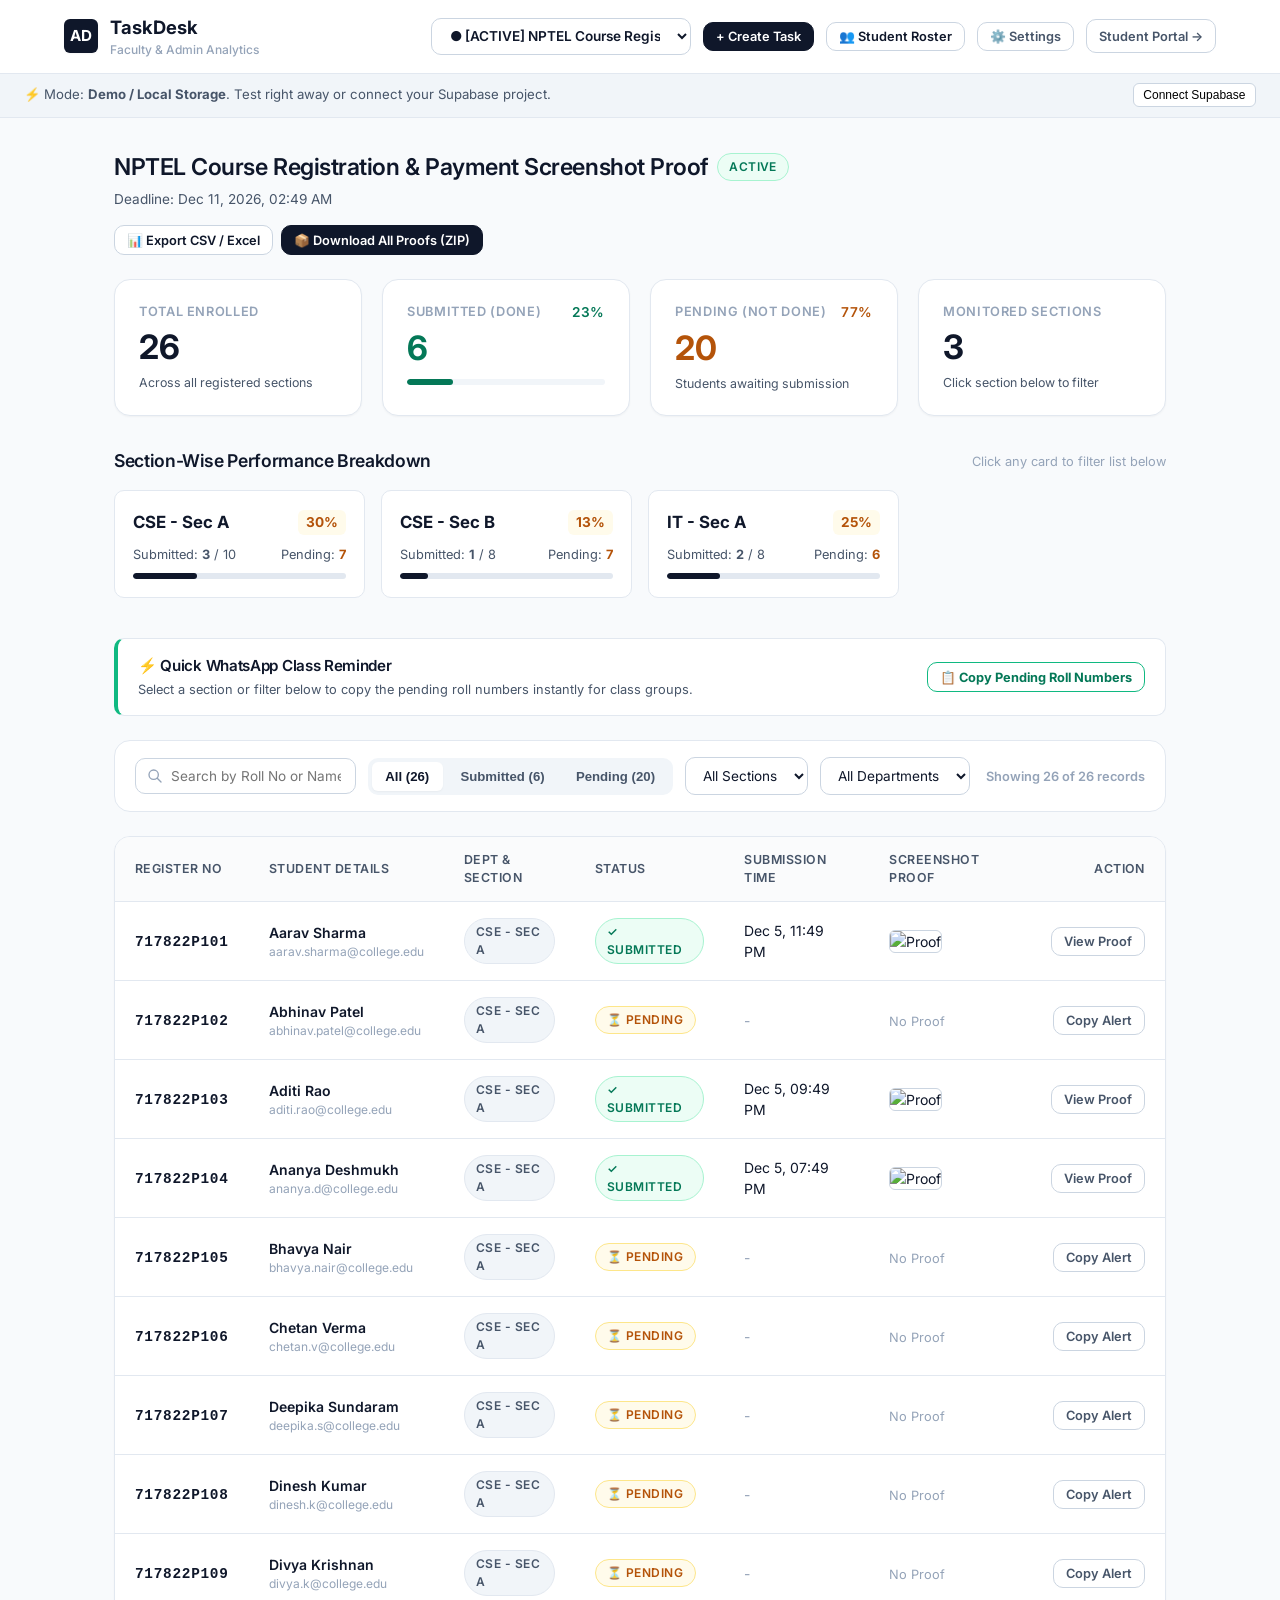
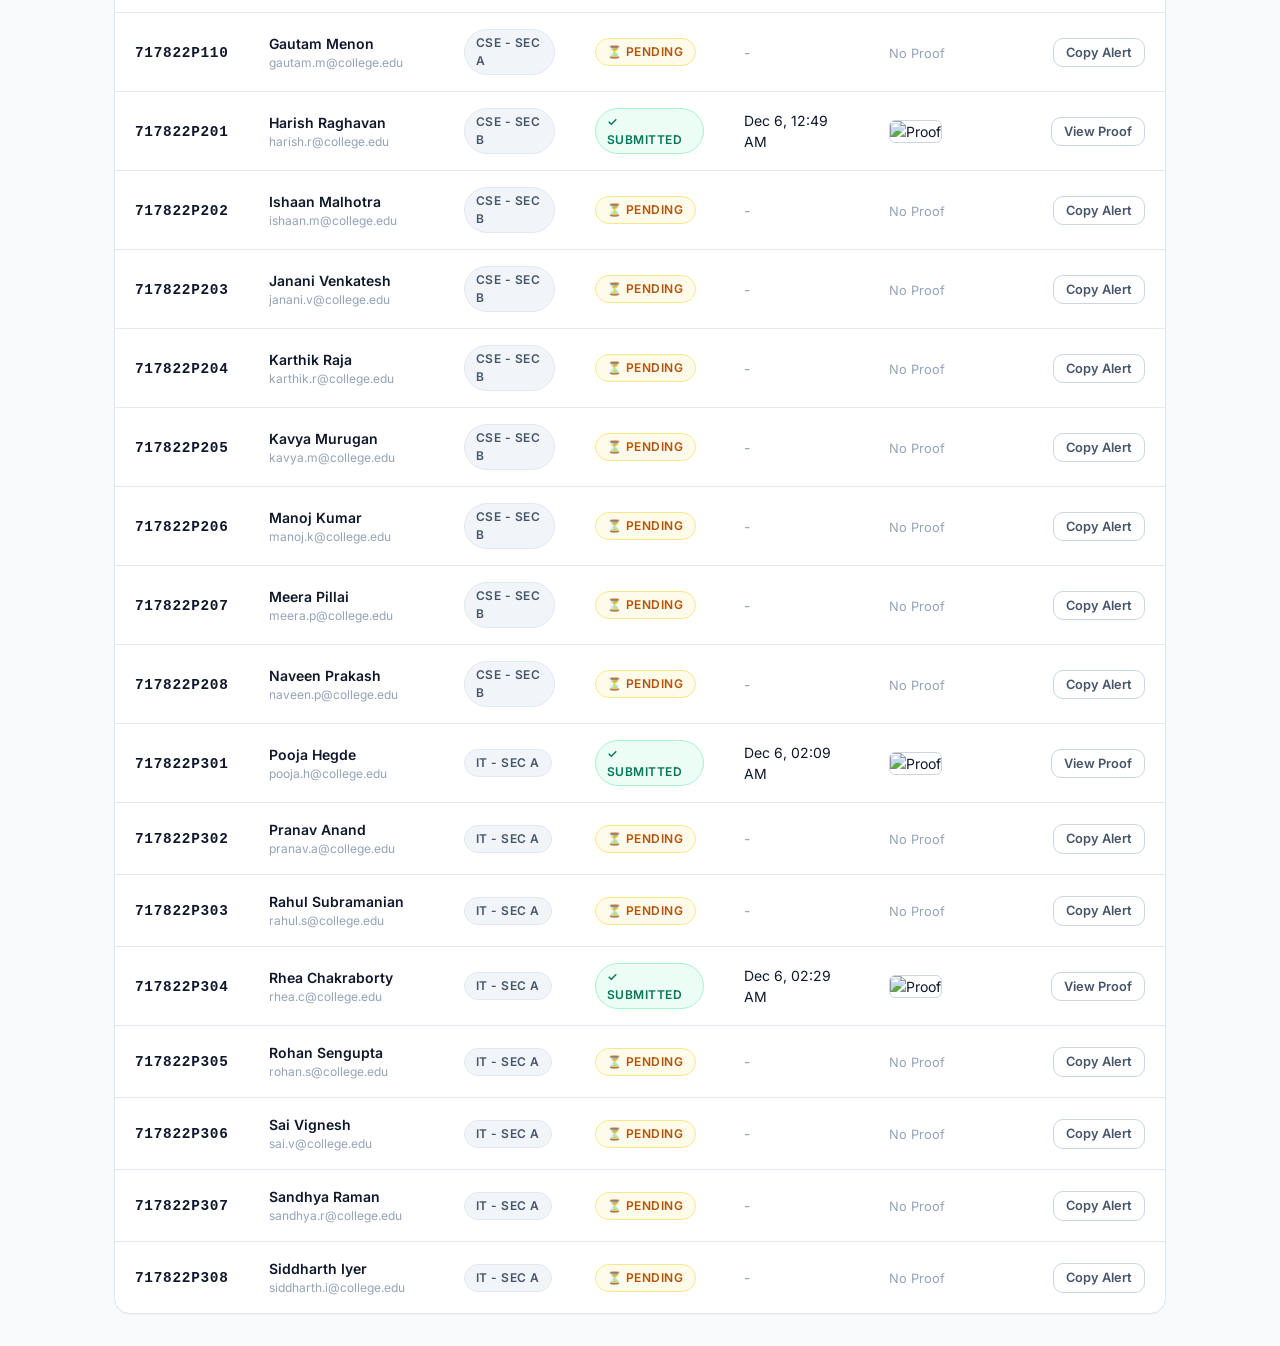
==== admin.html @ 2677cfdf "feat: complete TaskDesk college submission dashboard with Supabase integration and white-grey UI" ====
<!DOCTYPE html>
<html lang="en">
<head>
  <meta charset="UTF-8">
  <meta name="viewport" content="width=device-width, initial-scale=1.0">
  <title>Admin & Faculty Dashboard | Task Submission Analytics</title>
  <link rel="stylesheet" href="css/style.css">
  <link rel="stylesheet" href="css/admin.css">
  <link rel="preconnect" href="https://fonts.googleapis.com">
  <link rel="preconnect" href="https://fonts.gstatic.com" crossorigin>
  <link href="https://fonts.googleapis.com/css2?family=Inter:wght@400;500;600;700&display=swap" rel="stylesheet">
  
  <!-- Supabase JS Client CDN -->
  <script src="https://cdn.jsdelivr.net/npm/@supabase/supabase-js@2"></script>
  <!-- JSZip & FileSaver for Bulk ZIP Export -->
  <script src="https://cdnjs.cloudflare.com/ajax/libs/jszip/3.10.1/jszip.min.js"></script>
  <script src="https://cdnjs.cloudflare.com/ajax/libs/FileSaver.js/2.0.5/FileSaver.min.js"></script>
</head>
<body>

  <!-- Top Navigation Bar -->
  <nav class="navbar">
    <div class="nav-container">
      <div class="brand">
        <div class="brand-icon">AD</div>
        <div class="brand-title">
          TaskDesk
          <span>Faculty & Admin Analytics</span>
        </div>
      </div>

      <div class="nav-actions">
        <!-- Task Switcher Dropdown -->
        <select id="adminTaskSelector" class="filter-select" style="max-width: 260px; font-weight: 600;">
          <option value="">Loading tasks...</option>
        </select>

        <button id="btnNewTask" class="btn btn-primary btn-sm">
          + Create Task
        </button>

        <button id="btnManageStudents" class="btn btn-secondary btn-sm">
          👥 Student Roster
        </button>

        <button id="btnOpenConfigAdmin" class="btn btn-outline btn-sm">
          ⚙️ Settings
        </button>

        <a href="index.html" class="btn btn-outline btn-sm" title="Go to Student View">
          Student Portal &rarr;
        </a>
      </div>
    </div>
  </nav>

  <!-- Database Connection Banner -->
  <div id="adminConnectionBanner" class="config-banner">
    <div id="adminConnectionText">
      <span>⚡ Mode: <strong>Demo / Local Storage</strong>. Test right away or connect your Supabase project.</span>
    </div>
    <button class="config-banner-btn" onclick="openConfigModal()">Connect Supabase</button>
  </div>

  <!-- Main Container -->
  <main class="main-wrapper">

    <!-- Active Task Summary Bar -->
    <div style="display: flex; align-items: center; justify-content: space-between; margin-bottom: 1.5rem; flex-wrap: wrap; gap: 1rem;">
      <div>
        <div style="display: flex; align-items: center; gap: 0.5rem; margin-bottom: 0.25rem;">
          <h1 id="activeTaskTitle" style="font-size: 1.45rem;">Loading Task...</h1>
          <span id="activeTaskStatusBadge" class="badge badge-live">Active</span>
        </div>
        <p id="activeTaskDeadlineText" style="font-size: 0.85rem; color: var(--text-secondary);">Deadline: Checking...</p>
      </div>

      <div style="display: flex; gap: 0.5rem;">
        <button id="btnExportCSV" class="btn btn-secondary btn-sm">
          📊 Export CSV / Excel
        </button>
        <button id="btnDownloadZip" class="btn btn-primary btn-sm">
          📦 Download All Proofs (ZIP)
        </button>
      </div>
    </div>

    <!-- 1. KPI Analytics Overview Cards -->
    <section class="stats-grid">
      <div class="stat-card">
        <div class="stat-label">Total Enrolled</div>
        <div class="stat-value" id="kpiTotalStudents">0</div>
        <div class="stat-sub">Across all registered sections</div>
      </div>

      <div class="stat-card">
        <div class="stat-label">
          <span>Submitted (Done)</span>
          <span style="color: var(--success-text); font-size: 0.85rem;" id="kpiSubmittedPct">0%</span>
        </div>
        <div class="stat-value" id="kpiSubmittedCount" style="color: var(--success-text);">0</div>
        <div class="stat-progress-bar">
          <div id="kpiProgressBar" class="stat-progress-fill" style="width: 0%; background-color: var(--success-text);"></div>
        </div>
      </div>

      <div class="stat-card">
        <div class="stat-label">
          <span>Pending (Not Done)</span>
          <span style="color: var(--warning-text); font-size: 0.85rem;" id="kpiPendingPct">0%</span>
        </div>
        <div class="stat-value" id="kpiPendingCount" style="color: var(--warning-text);">0</div>
        <div class="stat-sub">Students awaiting submission</div>
      </div>

      <div class="stat-card">
        <div class="stat-label">Monitored Sections</div>
        <div class="stat-value" id="kpiTotalSections">0</div>
        <div class="stat-sub">Click section below to filter</div>
      </div>
    </section>

    <!-- 2. Section-wise Breakdown Cards Grid -->
    <div class="section-analytics-header">
      <h3 style="font-size: 1.1rem;">Section-Wise Performance Breakdown</h3>
      <span style="font-size: 0.8rem; color: var(--text-muted);">Click any card to filter list below</span>
    </div>
    <div id="sectionCardsContainer" class="section-cards-grid">
      <!-- Dynamically injected section cards -->
    </div>

    <!-- 3. WhatsApp Reminder Quick Alert Banner -->
    <div class="whatsapp-reminder-banner" id="whatsappBanner">
      <div class="whatsapp-content">
        <h4>⚡ Quick WhatsApp Class Reminder</h4>
        <p id="whatsappBannerSub">Select a section or filter below to copy the pending roll numbers instantly for class groups.</p>
      </div>
      <button id="btnCopyWhatsAppPending" class="btn btn-secondary btn-sm" style="border-color: #10b981; color: #047857; font-weight: 700;">
        📋 Copy Pending Roll Numbers
      </button>
    </div>

    <!-- 4. Filter & Search Controls Bar -->
    <div class="filter-bar">
      <div class="filter-group-left">
        <!-- Search -->
        <div class="filter-search-box">
          <svg class="filter-search-icon" fill="none" stroke="currentColor" viewBox="0 0 24 24">
            <path stroke-linecap="round" stroke-linejoin="round" stroke-width="2" d="M21 21l-6-6m2-5a7 7 0 11-14 0 7 7 0 0114 0z"></path>
          </svg>
          <input type="text" id="searchInput" class="filter-search-input" placeholder="Search by Roll No or Name...">
        </div>

        <!-- Status Filter Tabs -->
        <div class="filter-tabs">
          <button class="filter-tab-btn active" data-status="all">All (<span id="tabCountAll">0</span>)</button>
          <button class="filter-tab-btn" data-status="submitted">Submitted (<span id="tabCountSubmitted">0</span>)</button>
          <button class="filter-tab-btn" data-status="pending">Pending (<span id="tabCountPending">0</span>)</button>
        </div>

        <!-- Section Dropdown -->
        <select id="filterSectionSelect" class="filter-select">
          <option value="all">All Sections</option>
        </select>

        <!-- Department Dropdown -->
        <select id="filterDeptSelect" class="filter-select">
          <option value="all">All Departments</option>
        </select>
      </div>

      <div class="action-buttons-group">
        <span id="filteredResultsCount" style="font-size: 0.8rem; color: var(--text-muted); font-weight: 600;">
          Showing 0 records
        </span>
      </div>
    </div>

    <!-- 5. Main Submissions / Students Table -->
    <div class="table-card">
      <div class="table-responsive">
        <table class="data-table">
          <thead>
            <tr>
              <th>Register No</th>
              <th>Student Details</th>
              <th>Dept & Section</th>
              <th>Status</th>
              <th>Submission Time</th>
              <th>Screenshot Proof</th>
              <th style="text-align: right;">Action</th>
            </tr>
          </thead>
          <tbody id="studentsTableBody">
            <tr>
              <td colspan="7" style="text-align: center; padding: 3rem; color: var(--text-muted);">
                Loading student records...
              </td>
            </tr>
          </tbody>
        </table>
      </div>
    </div>

  </main>

  <!-- ===================================================================
       MODALS
       =================================================================== -->

  <!-- Modal 1: Image Lightbox Preview -->
  <div id="screenshotModal" class="modal-overlay">
    <div class="modal-card modal-card-lg">
      <div class="modal-header">
        <div>
          <h3 id="modalStudentTitle">Screenshot Proof</h3>
          <span id="modalStudentMeta" style="font-size: 0.8rem; color: var(--text-muted);">-</span>
        </div>
        <button class="modal-close-btn" onclick="closeScreenshotModal()">&times;</button>
      </div>
      <div class="modal-body lightbox-content">
        <img id="lightboxImg" class="lightbox-img" src="" alt="Proof Preview">
        <p id="lightboxNotes" style="font-size: 0.85rem; color: var(--text-secondary); margin-bottom: 1rem; font-style: italic;"></p>
        <div class="lightbox-meta">
          <span id="lightboxTimestamp" style="font-size: 0.8rem; color: var(--text-muted);">-</span>
          <div style="display: flex; gap: 0.5rem;">
            <a id="btnDownloadSingleImg" href="#" target="_blank" download="proof.png" class="btn btn-secondary btn-sm">
              ⬇ Download Screenshot
            </a>
            <button type="button" class="btn btn-primary btn-sm" onclick="closeScreenshotModal()">
              Close
            </button>
          </div>
        </div>
      </div>
    </div>
  </div>

  <!-- Modal 2: Create New Task -->
  <div id="newTaskModal" class="modal-overlay">
    <div class="modal-card">
      <div class="modal-header">
        <h3>Create New Task</h3>
        <button class="modal-close-btn" onclick="closeNewTaskModal()">&times;</button>
      </div>
      <div class="modal-body">
        <form id="newTaskForm">
          <div class="form-group">
            <label class="form-label" for="taskTitleInput">Task Title <span class="req">*</span></label>
            <input type="text" id="taskTitleInput" class="form-input" placeholder="e.g. NPTEL Course Registration Proof" required>
          </div>
          <div class="form-group">
            <label class="form-label" for="taskDescInput">Instructions / Description</label>
            <textarea id="taskDescInput" class="form-input" rows="3" placeholder="Provide guidelines for what screenshot to upload..."></textarea>
          </div>
          <div class="form-group">
            <label class="form-label" for="taskDeadlineInput">Deadline (Date & Time)</label>
            <input type="datetime-local" id="taskDeadlineInput" class="form-input">
          </div>
          <div class="form-group" style="display: flex; align-items: center; gap: 0.5rem; margin-top: 1rem;">
            <input type="checkbox" id="taskSetActiveCheckbox" checked style="width: 18px; height: 18px; accent-color: var(--primary);">
            <label for="taskSetActiveCheckbox" style="font-size: 0.875rem; font-weight: 600; cursor: pointer;">
              Set as the currently active task for students
            </label>
          </div>
          <div style="display: flex; justify-content: flex-end; gap: 0.5rem; margin-top: 1.5rem;">
            <button type="button" class="btn btn-outline" onclick="closeNewTaskModal()">Cancel</button>
            <button type="submit" id="btnSaveTask" class="btn btn-primary">Create & Assign</button>
          </div>
        </form>
      </div>
    </div>
  </div>

  <!-- Modal 3: Student Roster Management (CSV Bulk Import) -->
  <div id="rosterModal" class="modal-overlay">
    <div class="modal-card modal-card-lg">
      <div class="modal-header">
        <h3>👥 Student Master Roster</h3>
        <button class="modal-close-btn" onclick="closeRosterModal()">&times;</button>
      </div>
      <div class="modal-body">
        <div style="display: flex; justify-content: space-between; align-items: center; margin-bottom: 1rem; flex-wrap: wrap; gap: 0.5rem;">
          <p style="font-size: 0.85rem; color: var(--text-secondary);">
            Upload a CSV containing your department's students to enable instant auto-fill when they enter their roll number.
          </p>
          <button type="button" class="btn btn-outline btn-sm" onclick="downloadSampleCSV()">
            ⬇ Download Sample CSV Template
          </button>
        </div>

        <!-- CSV Drop Area -->
        <div class="csv-drop-area" id="csvDropzone">
          <input type="file" id="csvFileInput" accept=".csv" style="display: none;">
          <div style="font-size: 1.5rem; margin-bottom: 0.25rem;">📄</div>
          <div style="font-weight: 600; font-size: 0.95rem;">Click to upload CSV or drag and drop</div>
          <div style="font-size: 0.775rem; color: var(--text-muted); margin-top: 0.25rem;">
            Required Columns: <code>reg_no, name, department, section</code> (Optional: <code>email</code>)
          </div>
        </div>

        <div id="csvParsedPreview" style="display: none; margin-top: 1rem;">
          <div class="alert alert-info">
            <span id="csvCountMessage">Found 0 students ready to import</span>
          </div>
          <button type="button" id="btnCommitImport" class="btn btn-primary btn-sm" style="width: 100%;">
            Confirm & Save to Roster
          </button>
        </div>

        <hr style="margin: 1.5rem 0; border: none; border-top: 1px solid var(--border-light);">

        <!-- Add Single Student Manually -->
        <h4 style="font-size: 0.95rem; margin-bottom: 0.75rem;">Or Add Single Student Manually:</h4>
        <form id="addSingleStudentForm">
          <div class="form-row">
            <div>
              <label class="form-label" style="font-size: 0.75rem;">Register No *</label>
              <input type="text" id="manRegNo" class="form-input" placeholder="717822P111" required>
            </div>
            <div>
              <label class="form-label" style="font-size: 0.75rem;">Full Name *</label>
              <input type="text" id="manName" class="form-input" placeholder="Student Name" required>
            </div>
            <div>
              <label class="form-label" style="font-size: 0.75rem;">Department *</label>
              <input type="text" id="manDept" class="form-input" placeholder="CSE" required>
            </div>
            <div>
              <label class="form-label" style="font-size: 0.75rem;">Section *</label>
              <input type="text" id="manSec" class="form-input" placeholder="A" required>
            </div>
          </div>
          <div style="margin-top: 0.75rem; text-align: right;">
            <button type="submit" class="btn btn-secondary btn-sm">+ Add to Database</button>
          </div>
        </form>

      </div>
    </div>
  </div>

  <!-- Modal 4: Copy Pending Roll Numbers Modal -->
  <div id="pendingCopyModal" class="modal-overlay">
    <div class="modal-card">
      <div class="modal-header">
        <h3>📋 Copy Pending Roll Numbers</h3>
        <button class="modal-close-btn" onclick="closePendingCopyModal()">&times;</button>
      </div>
      <div class="modal-body">
        <p style="font-size: 0.85rem; color: var(--text-secondary); margin-bottom: 0.75rem;">
          Format generated for direct pasting into class WhatsApp groups:
        </p>
        <textarea id="pendingCopyTextarea" class="form-input" rows="8" style="font-family: monospace; font-size: 0.8rem;"></textarea>
        <div style="display: flex; justify-content: flex-end; gap: 0.5rem; margin-top: 1rem;">
          <button type="button" class="btn btn-outline" onclick="closePendingCopyModal()">Close</button>
          <button type="button" class="btn btn-primary" onclick="copyPendingToClipboard()">
            Copy to Clipboard
          </button>
        </div>
      </div>
    </div>
  </div>

  <!-- Modal 5: Supabase Cloud Configuration -->
  <div id="configModal" class="modal-overlay">
    <div class="modal-card">
      <div class="modal-header">
        <h3>⚙️ Supabase Cloud Configuration</h3>
        <button class="modal-close-btn" onclick="closeConfigModal()">&times;</button>
      </div>
      <div class="modal-body">
        <p style="font-size: 0.85rem; color: var(--text-secondary); margin-bottom: 1rem;">
          Enter your Supabase Project URL and Anon Public Key below to connect this dashboard directly to your live database.
        </p>
        <div class="form-group">
          <label class="form-label" for="cfgUrl">Supabase Project URL</label>
          <input type="text" id="cfgUrl" class="form-input" placeholder="https://xyzcompany.supabase.co">
        </div>
        <div class="form-group">
          <label class="form-label" for="cfgKey">Supabase Anon Key</label>
          <input type="password" id="cfgKey" class="form-input" placeholder="eyJhbGciOiJIUzI1NiIsInR5cCI6IkpXVCJ9...">
        </div>
        <div style="display: flex; gap: 0.5rem; justify-content: flex-end; margin-top: 1.5rem;">
          <button type="button" class="btn btn-outline" onclick="resetToDemoMode()">Reset to Demo Mode</button>
          <button type="button" class="btn btn-primary" onclick="saveSupabaseConfig()">Save & Connect</button>
        </div>
      </div>
    </div>
  </div>

  <!-- Toast Notification -->
  <div id="toastNotification" class="toast">Action completed successfully</div>

  <!-- Scripts -->
  <script src="js/mock-data.js"></script>
  <script src="js/supabase-config.js"></script>
  <script src="js/admin-app.js"></script>
</body>
</html>
---- css/style.css ----
/* ===================================================================
   COLLEGE TASK SUBMISSION DASHBOARD - MODERN WHITE & GREY THEME
   Clean, Professional, Minimalist UI Design System
   =================================================================== */

:root {
  /* Color Palette - White & Grey Family */
  --bg-main: #f8fafc;
  --bg-surface: #ffffff;
  --bg-subtle: #f1f5f9;
  --bg-hover: #e2e8f0;
  
  --border-light: #e2e8f0;
  --border-medium: #cbd5e1;
  --border-focus: #0f172a;

  --text-primary: #0f172a;
  --text-secondary: #475569;
  --text-muted: #94a3b8;
  --text-white: #ffffff;

  --primary: #0f172a;
  --primary-hover: #1e293b;
  --primary-light: #f1f5f9;

  /* Accent status colors (Soft & Professional) */
  --success-bg: #ecfdf5;
  --success-text: #047857;
  --success-border: #a7f3d0;

  --warning-bg: #fffbeb;
  --warning-text: #b45309;
  --warning-border: #fde68a;

  --danger-bg: #fef2f2;
  --danger-text: #b91c1c;
  --danger-border: #fecaca;

  --badge-bg: #f1f5f9;
  --badge-text: #334155;

  /* Layout & Shadows */
  --radius-sm: 6px;
  --radius-md: 10px;
  --radius-lg: 16px;
  --radius-full: 9999px;

  --shadow-sm: 0 1px 2px 0 rgba(0, 0, 0, 0.04);
  --shadow-md: 0 4px 6px -1px rgba(0, 0, 0, 0.05), 0 2px 4px -2px rgba(0, 0, 0, 0.04);
  --shadow-lg: 0 10px 15px -3px rgba(0, 0, 0, 0.05), 0 4px 6px -4px rgba(0, 0, 0, 0.03);
  --shadow-xl: 0 20px 25px -5px rgba(0, 0, 0, 0.07), 0 8px 10px -6px rgba(0, 0, 0, 0.03);

  --font-sans: 'Inter', -apple-system, BlinkMacSystemFont, 'Segoe UI', Roboto, Helvetica, Arial, sans-serif;
  --transition: all 0.2s cubic-bezier(0.16, 1, 0.3, 1);
}

/* Base Styles */
* {
  box-sizing: border-box;
  margin: 0;
  padding: 0;
}

body {
  font-family: var(--font-sans);
  background-color: var(--bg-main);
  color: var(--text-primary);
  line-height: 1.5;
  -webkit-font-smoothing: antialiased;
  min-height: 100vh;
  display: flex;
  flex-direction: column;
}

/* Typography */
h1, h2, h3, h4, h5, h6 {
  color: var(--text-primary);
  font-weight: 600;
  letter-spacing: -0.02em;
}

p {
  color: var(--text-secondary);
}

a {
  color: inherit;
  text-decoration: none;
}

/* Navigation Bar */
.navbar {
  background-color: var(--bg-surface);
  border-bottom: 1px solid var(--border-light);
  position: sticky;
  top: 0;
  z-index: 40;
}

.nav-container {
  max-width: 1200px;
  margin: 0 auto;
  padding: 0.85rem 1.5rem;
  display: flex;
  align-items: center;
  justify-content: space-between;
}

.brand {
  display: flex;
  align-items: center;
  gap: 0.75rem;
  font-weight: 700;
  font-size: 1.15rem;
  color: var(--text-primary);
}

.brand-icon {
  width: 34px;
  height: 34px;
  border-radius: var(--radius-sm);
  background-color: var(--primary);
  color: var(--text-white);
  display: flex;
  align-items: center;
  justify-content: center;
  font-weight: 700;
  font-size: 0.95rem;
  box-shadow: var(--shadow-sm);
}

.brand-title {
  display: flex;
  flex-direction: column;
}

.brand-title span {
  font-size: 0.75rem;
  font-weight: 500;
  color: var(--text-muted);
}

.nav-actions {
  display: flex;
  align-items: center;
  gap: 0.75rem;
}

/* System Banner / Status Toast */
.config-banner {
  background-color: #f1f5f9;
  border-bottom: 1px solid var(--border-light);
  padding: 0.6rem 1.5rem;
  font-size: 0.825rem;
  color: var(--text-secondary);
  display: flex;
  align-items: center;
  justify-content: space-between;
  gap: 1rem;
}

.config-banner.active-live {
  background-color: #f0fdf4;
  color: #166534;
  border-color: #bbf7d0;
}

.config-banner-btn {
  font-size: 0.75rem;
  padding: 0.25rem 0.6rem;
  border-radius: var(--radius-sm);
  background: white;
  border: 1px solid var(--border-medium);
  cursor: pointer;
  font-weight: 500;
}

/* Main Container */
.main-wrapper {
  flex: 1;
  max-width: 1100px;
  width: 100%;
  margin: 0 auto;
  padding: 2rem 1.5rem;
}

/* Card Styles */
.card {
  background-color: var(--bg-surface);
  border: 1px solid var(--border-light);
  border-radius: var(--radius-lg);
  box-shadow: var(--shadow-sm);
  overflow: hidden;
  transition: var(--transition);
}

.card:hover {
  box-shadow: var(--shadow-md);
}

.card-header {
  padding: 1.25rem 1.5rem;
  border-bottom: 1px solid var(--border-light);
  background-color: #ffffff;
  display: flex;
  align-items: center;
  justify-content: space-between;
}

.card-body {
  padding: 1.5rem;
}

.card-footer {
  padding: 1rem 1.5rem;
  background-color: var(--bg-subtle);
  border-top: 1px solid var(--border-light);
}

/* Active Task Banner on Student Portal */
.task-hero-card {
  background: #ffffff;
  border: 1px solid var(--border-light);
  border-radius: var(--radius-lg);
  padding: 2rem;
  margin-bottom: 2rem;
  box-shadow: var(--shadow-sm);
  position: relative;
  overflow: hidden;
}

.task-hero-card::before {
  content: '';
  position: absolute;
  top: 0;
  left: 0;
  width: 4px;
  height: 100%;
  background-color: var(--primary);
}

.task-meta-top {
  display: flex;
  align-items: center;
  justify-content: space-between;
  margin-bottom: 0.75rem;
  flex-wrap: wrap;
  gap: 0.5rem;
}

.badge {
  display: inline-flex;
  align-items: center;
  gap: 0.35rem;
  padding: 0.25rem 0.7rem;
  border-radius: var(--radius-full);
  font-size: 0.75rem;
  font-weight: 600;
  text-transform: uppercase;
  letter-spacing: 0.04em;
}

.badge-live {
  background-color: #ecfdf5;
  color: #047857;
  border: 1px solid #a7f3d0;
}

.badge-closed {
  background-color: #f1f5f9;
  color: #64748b;
  border: 1px solid #cbd5e1;
}

.badge-pill {
  background-color: var(--bg-subtle);
  color: var(--text-secondary);
  border: 1px solid var(--border-light);
}

.task-hero-title {
  font-size: 1.6rem;
  font-weight: 700;
  color: var(--text-primary);
  margin-bottom: 0.65rem;
  line-height: 1.25;
}

.task-hero-desc {
  font-size: 0.95rem;
  color: var(--text-secondary);
  margin-bottom: 1.25rem;
  max-width: 800px;
}

.task-hero-meta {
  display: flex;
  align-items: center;
  gap: 1.5rem;
  font-size: 0.85rem;
  color: var(--text-secondary);
  border-top: 1px solid var(--border-light);
  padding-top: 1rem;
  flex-wrap: wrap;
}

.meta-item {
  display: flex;
  align-items: center;
  gap: 0.45rem;
}

/* Submission Form Styles */
.form-container {
  max-width: 720px;
  margin: 0 auto;
}

.form-group {
  margin-bottom: 1.5rem;
}

.form-row {
  display: grid;
  grid-template-columns: repeat(auto-fit, minmax(200px, 1fr));
  gap: 1rem;
}

.form-label {
  display: block;
  font-size: 0.875rem;
  font-weight: 600;
  color: var(--text-primary);
  margin-bottom: 0.4rem;
}

.form-label span.req {
  color: var(--danger-text);
  margin-left: 0.2rem;
}

.form-hint {
  font-size: 0.775rem;
  color: var(--text-muted);
  margin-top: 0.3rem;
}

.form-input {
  width: 100%;
  padding: 0.75rem 0.95rem;
  font-size: 0.925rem;
  font-family: inherit;
  color: var(--text-primary);
  background-color: #ffffff;
  border: 1px solid var(--border-medium);
  border-radius: var(--radius-md);
  outline: none;
  transition: var(--transition);
}

.form-input:focus {
  border-color: var(--border-focus);
  box-shadow: 0 0 0 3px rgba(15, 23, 42, 0.08);
}

.form-input:disabled, .form-input[readonly] {
  background-color: #f8fafc;
  color: #475569;
  border-color: var(--border-light);
  cursor: not-allowed;
}

.input-with-action {
  display: flex;
  gap: 0.5rem;
}

/* Auto-fetch Status Indicator */
.student-verified-box {
  background-color: #f8fafc;
  border: 1px solid var(--border-light);
  border-radius: var(--radius-md);
  padding: 1.25rem;
  margin-top: 0.75rem;
  animation: fadeIn 0.25s ease-in-out;
}

.student-verified-grid {
  display: grid;
  grid-template-columns: repeat(auto-fit, minmax(140px, 1fr));
  gap: 1rem;
}

.verified-item {
  display: flex;
  flex-direction: column;
}

.verified-label {
  font-size: 0.725rem;
  font-weight: 600;
  text-transform: uppercase;
  color: var(--text-muted);
  letter-spacing: 0.04em;
}

.verified-value {
  font-size: 0.95rem;
  font-weight: 600;
  color: var(--text-primary);
  margin-top: 0.15rem;
}

/* Upload Dropzone */
.dropzone {
  border: 2px dashed var(--border-medium);
  border-radius: var(--radius-lg);
  padding: 2.25rem 1.5rem;
  text-align: center;
  background-color: #fafbfc;
  cursor: pointer;
  transition: var(--transition);
  position: relative;
}

.dropzone:hover, .dropzone.dragover {
  border-color: var(--primary);
  background-color: #f1f5f9;
}

.dropzone-icon {
  width: 48px;
  height: 48px;
  margin: 0 auto 0.75rem;
  color: var(--text-muted);
}

.dropzone-title {
  font-weight: 600;
  font-size: 0.95rem;
  color: var(--text-primary);
  margin-bottom: 0.25rem;
}

.dropzone-sub {
  font-size: 0.8rem;
  color: var(--text-muted);
}

.dropzone input[type="file"] {
  position: absolute;
  top: 0;
  left: 0;
  width: 100%;
  height: 100%;
  opacity: 0;
  cursor: pointer;
}

/* Preview Box */
.image-preview-container {
  margin-top: 1rem;
  background-color: #f8fafc;
  border: 1px solid var(--border-light);
  border-radius: var(--radius-md);
  padding: 1rem;
  display: flex;
  align-items: center;
  justify-content: space-between;
  gap: 1rem;
}

.preview-thumb-box {
  display: flex;
  align-items: center;
  gap: 1rem;
}

.preview-thumb {
  width: 60px;
  height: 60px;
  object-fit: cover;
  border-radius: var(--radius-sm);
  border: 1px solid var(--border-medium);
  background: white;
}

.preview-details {
  display: flex;
  flex-direction: column;
}

.preview-filename {
  font-size: 0.875rem;
  font-weight: 600;
  color: var(--text-primary);
  word-break: break-all;
}

.preview-filesize {
  font-size: 0.75rem;
  color: var(--text-muted);
}

/* Buttons */
.btn {
  display: inline-flex;
  align-items: center;
  justify-content: center;
  gap: 0.45rem;
  padding: 0.65rem 1.25rem;
  font-size: 0.875rem;
  font-weight: 600;
  font-family: inherit;
  border-radius: var(--radius-md);
  border: 1px solid transparent;
  cursor: pointer;
  transition: var(--transition);
  text-decoration: none;
  white-space: nowrap;
}

.btn-primary {
  background-color: var(--primary);
  color: var(--text-white);
  border-color: var(--primary);
}

.btn-primary:hover {
  background-color: var(--primary-hover);
}

.btn-secondary {
  background-color: #ffffff;
  color: var(--text-primary);
  border-color: var(--border-medium);
}

.btn-secondary:hover {
  background-color: var(--bg-subtle);
  border-color: var(--border-medium);
}

.btn-outline {
  background-color: transparent;
  color: var(--text-secondary);
  border-color: var(--border-medium);
}

.btn-outline:hover {
  background-color: var(--bg-subtle);
  color: var(--text-primary);
}

.btn-danger {
  background-color: var(--danger-bg);
  color: var(--danger-text);
  border-color: var(--danger-border);
}

.btn-danger:hover {
  background-color: #fee2e2;
}

.btn-sm {
  padding: 0.4rem 0.75rem;
  font-size: 0.8rem;
}

.btn-lg {
  padding: 0.85rem 1.75rem;
  font-size: 1rem;
  width: 100%;
}

.btn:disabled {
  opacity: 0.55;
  cursor: not-allowed;
}

/* Alert Boxes */
.alert {
  padding: 0.85rem 1.15rem;
  border-radius: var(--radius-md);
  font-size: 0.85rem;
  display: flex;
  align-items: flex-start;
  gap: 0.65rem;
  margin-bottom: 1.25rem;
}

.alert-success {
  background-color: var(--success-bg);
  color: var(--success-text);
  border: 1px solid var(--success-border);
}

.alert-warning {
  background-color: var(--warning-bg);
  color: var(--warning-text);
  border: 1px solid var(--warning-border);
}

.alert-danger {
  background-color: var(--danger-bg);
  color: var(--danger-text);
  border: 1px solid var(--danger-border);
}

.alert-info {
  background-color: #f0f9ff;
  color: #0369a1;
  border: 1px solid #bae6fd;
}

/* Modal Windows */
.modal-overlay {
  position: fixed;
  top: 0;
  left: 0;
  width: 100%;
  height: 100%;
  background-color: rgba(15, 23, 42, 0.45);
  backdrop-filter: blur(4px);
  z-index: 100;
  display: flex;
  align-items: center;
  justify-content: center;
  padding: 1.5rem;
  opacity: 0;
  visibility: hidden;
  transition: var(--transition);
}

.modal-overlay.active {
  opacity: 1;
  visibility: visible;
}

.modal-card {
  background: white;
  border-radius: var(--radius-lg);
  max-width: 540px;
  width: 100%;
  box-shadow: var(--shadow-xl);
  overflow: hidden;
  transform: translateY(12px) scale(0.98);
  transition: var(--transition);
}

.modal-overlay.active .modal-card {
  transform: translateY(0) scale(1);
}

.modal-card-lg {
  max-width: 820px;
}

.modal-header {
  padding: 1.25rem 1.5rem;
  border-bottom: 1px solid var(--border-light);
  display: flex;
  align-items: center;
  justify-content: space-between;
}

.modal-header h3 {
  font-size: 1.15rem;
}

.modal-close-btn {
  background: none;
  border: none;
  font-size: 1.4rem;
  line-height: 1;
  color: var(--text-muted);
  cursor: pointer;
}

.modal-close-btn:hover {
  color: var(--text-primary);
}

.modal-body {
  padding: 1.5rem;
  max-height: 80vh;
  overflow-y: auto;
}

/* Footer */
.footer {
  margin-top: auto;
  border-top: 1px solid var(--border-light);
  background-color: var(--bg-surface);
  padding: 1.5rem;
  text-align: center;
  font-size: 0.8rem;
  color: var(--text-muted);
}

/* Animations */
@keyframes fadeIn {
  from { opacity: 0; transform: translateY(4px); }
  to { opacity: 1; transform: translateY(0); }
}

/* Responsive */
@media (max-width: 640px) {
  .nav-container {
    padding: 0.75rem 1rem;
  }
  
  .task-hero-card {
    padding: 1.25rem;
  }

  .task-hero-title {
    font-size: 1.3rem;
  }

  .main-wrapper {
    padding: 1.25rem 1rem;
  }
}
---- css/admin.css ----
/* ===================================================================
   ADMIN & FACULTY DASHBOARD STYLES (White & Grey Aesthetic)
   =================================================================== */

/* Admin Stats Overview Grid */
.stats-grid {
  display: grid;
  grid-template-columns: repeat(auto-fit, minmax(220px, 1fr));
  gap: 1.25rem;
  margin-bottom: 2rem;
}

.stat-card {
  background: #ffffff;
  border: 1px solid var(--border-light);
  border-radius: var(--radius-lg);
  padding: 1.35rem 1.5rem;
  box-shadow: var(--shadow-sm);
  display: flex;
  flex-direction: column;
  position: relative;
  overflow: hidden;
}

.stat-label {
  font-size: 0.8rem;
  font-weight: 600;
  text-transform: uppercase;
  letter-spacing: 0.05em;
  color: var(--text-muted);
  margin-bottom: 0.5rem;
  display: flex;
  align-items: center;
  justify-content: space-between;
}

.stat-value {
  font-size: 2.1rem;
  font-weight: 700;
  color: var(--text-primary);
  line-height: 1.1;
}

.stat-sub {
  margin-top: 0.5rem;
  font-size: 0.775rem;
  color: var(--text-secondary);
  display: flex;
  align-items: center;
  gap: 0.35rem;
}

.stat-progress-bar {
  width: 100%;
  height: 6px;
  background-color: var(--bg-subtle);
  border-radius: var(--radius-full);
  margin-top: 0.75rem;
  overflow: hidden;
}

.stat-progress-fill {
  height: 100%;
  background-color: var(--primary);
  border-radius: var(--radius-full);
  transition: width 0.5s ease;
}

/* Section Breakdown Cards Grid */
.section-analytics-header {
  display: flex;
  align-items: center;
  justify-content: space-between;
  margin-bottom: 1rem;
  flex-wrap: wrap;
  gap: 0.75rem;
}

.section-cards-grid {
  display: grid;
  grid-template-columns: repeat(auto-fill, minmax(240px, 1fr));
  gap: 1rem;
  margin-bottom: 2.5rem;
}

.section-box {
  background: #ffffff;
  border: 1px solid var(--border-light);
  border-radius: var(--radius-md);
  padding: 1.15rem;
  cursor: pointer;
  transition: var(--transition);
  position: relative;
}

.section-box:hover, .section-box.active-filter {
  border-color: var(--primary);
  box-shadow: var(--shadow-md);
  transform: translateY(-2px);
}

.section-box.active-filter {
  background-color: #fafbfc;
}

.section-top {
  display: flex;
  align-items: center;
  justify-content: space-between;
  margin-bottom: 0.65rem;
}

.section-name {
  font-size: 1.05rem;
  font-weight: 700;
  color: var(--text-primary);
}

.section-percentage {
  font-size: 0.85rem;
  font-weight: 700;
  padding: 0.15rem 0.5rem;
  border-radius: var(--radius-sm);
  background: var(--bg-subtle);
  color: var(--text-secondary);
}

.section-percentage.high {
  background: var(--success-bg);
  color: var(--success-text);
}

.section-percentage.low {
  background: var(--warning-bg);
  color: var(--warning-text);
}

.section-counts {
  display: flex;
  justify-content: space-between;
  font-size: 0.8rem;
  color: var(--text-secondary);
  margin-bottom: 0.5rem;
}

.section-bar-track {
  width: 100%;
  height: 6px;
  background-color: #e2e8f0;
  border-radius: var(--radius-full);
  overflow: hidden;
}

.section-bar-thumb {
  height: 100%;
  background-color: var(--primary);
  border-radius: var(--radius-full);
  transition: width 0.4s ease;
}

/* Filter and Actions Bar */
.filter-bar {
  background: #ffffff;
  border: 1px solid var(--border-light);
  border-radius: var(--radius-lg);
  padding: 1rem 1.25rem;
  margin-bottom: 1.5rem;
  display: flex;
  align-items: center;
  justify-content: space-between;
  flex-wrap: wrap;
  gap: 1rem;
}

.filter-group-left {
  display: flex;
  align-items: center;
  gap: 0.75rem;
  flex-wrap: wrap;
  flex: 1;
}

.filter-search-box {
  position: relative;
  min-width: 220px;
  flex: 1;
  max-width: 320px;
}

.filter-search-input {
  width: 100%;
  padding: 0.55rem 0.85rem 0.55rem 2.2rem;
  font-size: 0.85rem;
  border: 1px solid var(--border-medium);
  border-radius: var(--radius-md);
  outline: none;
  font-family: inherit;
}

.filter-search-input:focus {
  border-color: var(--border-focus);
}

.filter-search-icon {
  position: absolute;
  left: 0.75rem;
  top: 50%;
  transform: translateY(-50%);
  color: var(--text-muted);
  width: 16px;
  height: 16px;
}

.filter-select {
  padding: 0.55rem 0.85rem;
  font-size: 0.85rem;
  border: 1px solid var(--border-medium);
  border-radius: var(--radius-md);
  background-color: #ffffff;
  color: var(--text-primary);
  outline: none;
  font-family: inherit;
  cursor: pointer;
}

.filter-tabs {
  display: flex;
  background-color: var(--bg-subtle);
  padding: 0.25rem;
  border-radius: var(--radius-md);
  gap: 0.25rem;
}

.filter-tab-btn {
  padding: 0.45rem 0.85rem;
  border: none;
  background: transparent;
  font-size: 0.825rem;
  font-weight: 600;
  color: var(--text-secondary);
  border-radius: var(--radius-sm);
  cursor: pointer;
  transition: var(--transition);
}

.filter-tab-btn.active {
  background: #ffffff;
  color: var(--text-primary);
  box-shadow: var(--shadow-sm);
}

.action-buttons-group {
  display: flex;
  align-items: center;
  gap: 0.5rem;
  flex-wrap: wrap;
}

/* Copy WhatsApp Banner Box */
.whatsapp-reminder-banner {
  background-color: #ffffff;
  border: 1px solid var(--border-light);
  border-left: 4px solid #10b981;
  border-radius: var(--radius-md);
  padding: 1rem 1.25rem;
  margin-bottom: 1.5rem;
  display: flex;
  align-items: center;
  justify-content: space-between;
  gap: 1rem;
  flex-wrap: wrap;
}

.whatsapp-content h4 {
  font-size: 0.95rem;
  color: var(--text-primary);
  margin-bottom: 0.15rem;
}

.whatsapp-content p {
  font-size: 0.8rem;
  color: var(--text-secondary);
}

/* Table Design */
.table-card {
  background: #ffffff;
  border: 1px solid var(--border-light);
  border-radius: var(--radius-lg);
  box-shadow: var(--shadow-sm);
  overflow: hidden;
}

.table-responsive {
  width: 100%;
  overflow-x: auto;
}

.data-table {
  width: 100%;
  border-collapse: collapse;
  text-align: left;
  font-size: 0.875rem;
}

.data-table th {
  background-color: #fafbfc;
  color: var(--text-secondary);
  font-weight: 600;
  font-size: 0.775rem;
  text-transform: uppercase;
  letter-spacing: 0.04em;
  padding: 0.85rem 1.25rem;
  border-bottom: 1px solid var(--border-light);
}

.data-table td {
  padding: 1rem 1.25rem;
  border-bottom: 1px solid var(--border-light);
  color: var(--text-primary);
  vertical-align: middle;
}

.data-table tr:last-child td {
  border-bottom: none;
}

.data-table tr:hover td {
  background-color: #f8fafc;
}

/* Table Cells */
.student-cell {
  display: flex;
  flex-direction: column;
}

.student-name {
  font-weight: 600;
  color: var(--text-primary);
}

.student-email {
  font-size: 0.75rem;
  color: var(--text-muted);
}

.thumbnail-preview {
  width: 44px;
  height: 44px;
  border-radius: var(--radius-sm);
  object-fit: cover;
  border: 1px solid var(--border-medium);
  cursor: pointer;
  transition: transform 0.2s ease;
}

.thumbnail-preview:hover {
  transform: scale(1.1);
  border-color: var(--primary);
}

/* Modal Screenshot Lightbox */
.lightbox-content {
  text-align: center;
}

.lightbox-img {
  max-width: 100%;
  max-height: 65vh;
  object-fit: contain;
  border-radius: var(--radius-md);
  border: 1px solid var(--border-light);
  box-shadow: var(--shadow-md);
  margin-bottom: 1rem;
}

.lightbox-meta {
  display: flex;
  align-items: center;
  justify-content: space-between;
  padding-top: 1rem;
  border-top: 1px solid var(--border-light);
}

/* CSV Upload Area in Admin */
.csv-drop-area {
  border: 2px dashed var(--border-medium);
  border-radius: var(--radius-md);
  padding: 1.5rem;
  text-align: center;
  background-color: var(--bg-subtle);
  cursor: pointer;
  margin-bottom: 1rem;
}

.csv-drop-area:hover {
  border-color: var(--primary);
}

/* Toast Message */
.toast {
  position: fixed;
  bottom: 2rem;
  right: 2rem;
  background-color: #0f172a;
  color: #ffffff;
  padding: 0.85rem 1.25rem;
  border-radius: var(--radius-md);
  box-shadow: var(--shadow-xl);
  font-size: 0.875rem;
  font-weight: 500;
  display: flex;
  align-items: center;
  gap: 0.75rem;
  z-index: 999;
  transform: translateY(20px);
  opacity: 0;
  transition: var(--transition);
}

.toast.show {
  transform: translateY(0);
  opacity: 1;
}

.toast.success {
  background-color: #064e3b;
  border-left: 4px solid #34d399;
}

.toast.error {
  background-color: #7f1d1d;
  border-left: 4px solid #f87171;
}
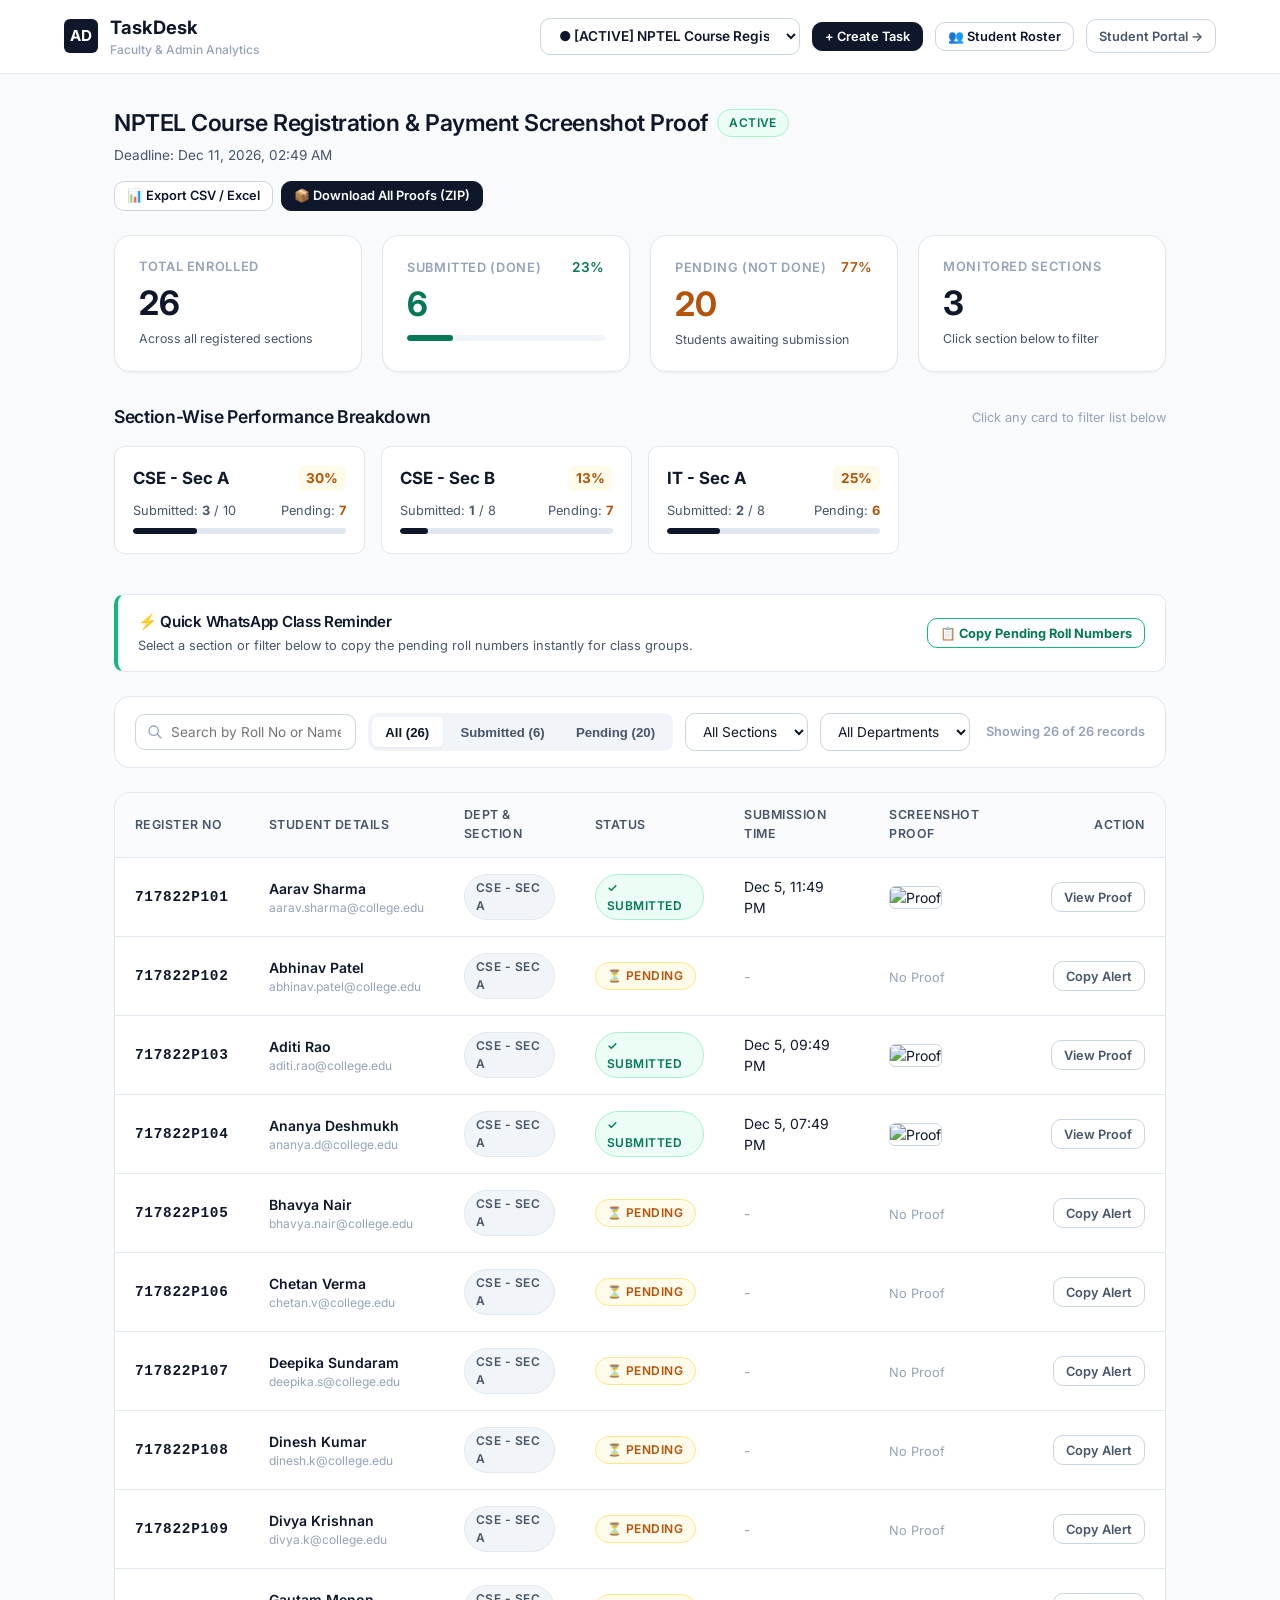
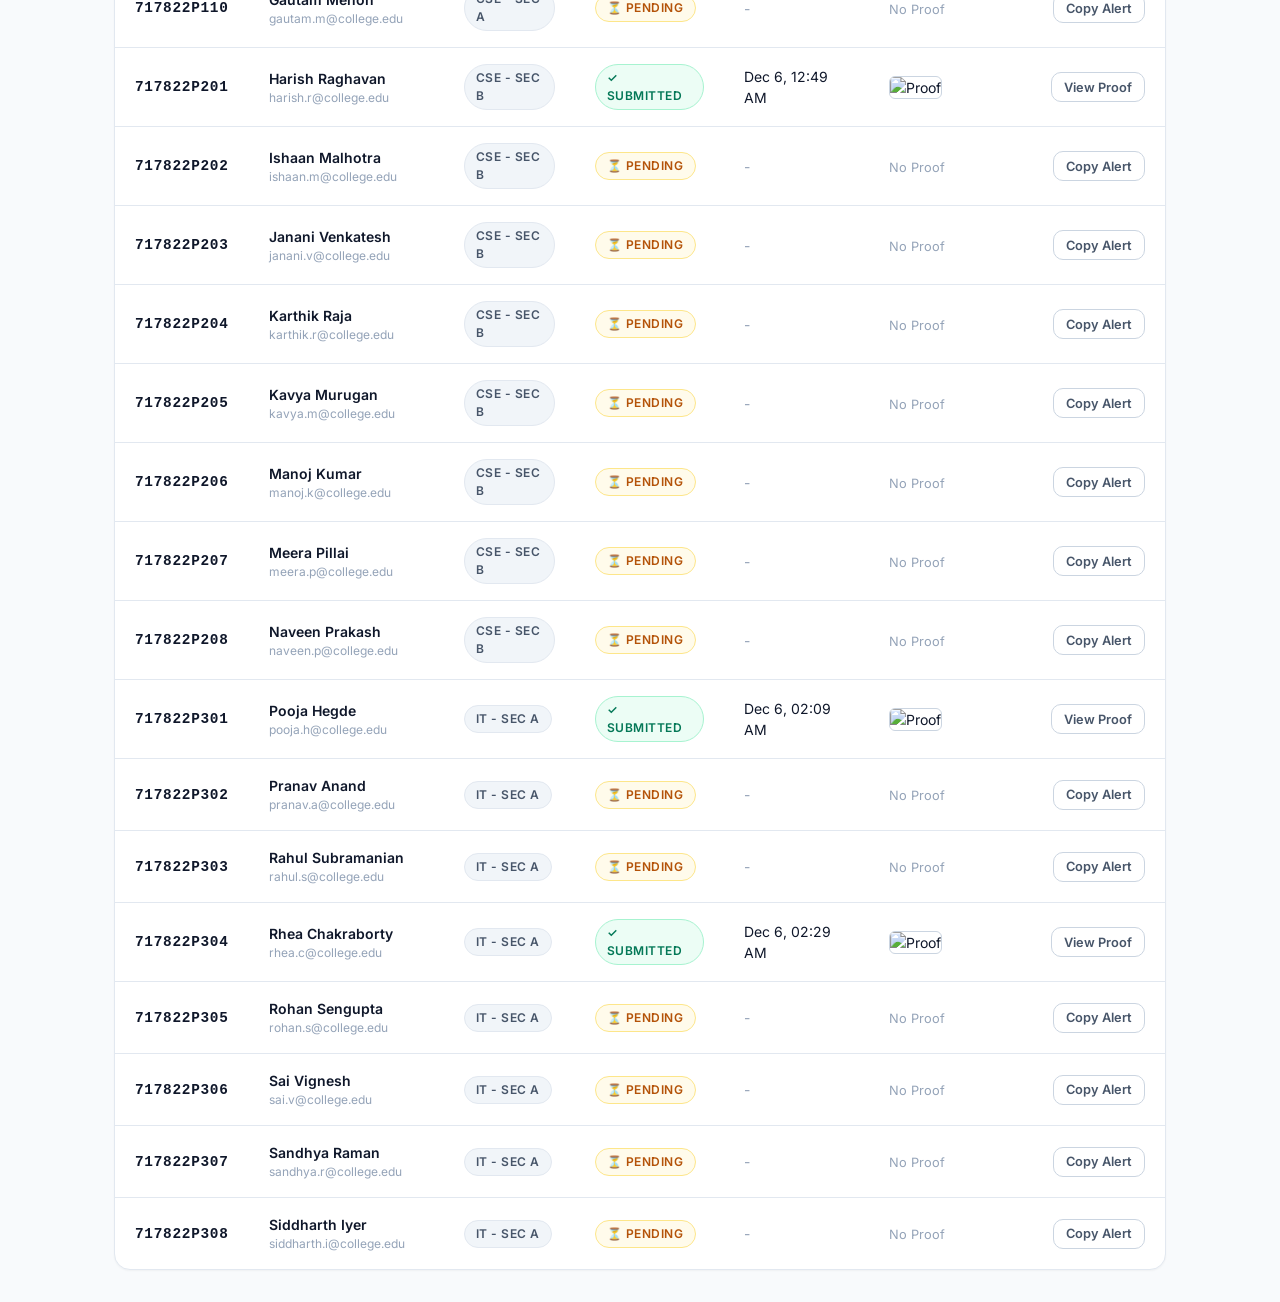
==== commit e8e34d4b: "feat: link live Supabase credentials and remove setup UI for production readiness" ====
--- a/admin.html
+++ b/admin.html
@@ -43,24 +43,12 @@
           👥 Student Roster
         </button>
 
-        <button id="btnOpenConfigAdmin" class="btn btn-outline btn-sm">
-          ⚙️ Settings
-        </button>
-
         <a href="index.html" class="btn btn-outline btn-sm" title="Go to Student View">
           Student Portal &rarr;
         </a>
       </div>
     </div>
   </nav>
-
-  <!-- Database Connection Banner -->
-  <div id="adminConnectionBanner" class="config-banner">
-    <div id="adminConnectionText">
-      <span>⚡ Mode: <strong>Demo / Local Storage</strong>. Test right away or connect your Supabase project.</span>
-    </div>
-    <button class="config-banner-btn" onclick="openConfigModal()">Connect Supabase</button>
-  </div>
 
   <!-- Main Container -->
   <main class="main-wrapper">
@@ -362,33 +350,6 @@
     </div>
   </div>
 
-  <!-- Modal 5: Supabase Cloud Configuration -->
-  <div id="configModal" class="modal-overlay">
-    <div class="modal-card">
-      <div class="modal-header">
-        <h3>⚙️ Supabase Cloud Configuration</h3>
-        <button class="modal-close-btn" onclick="closeConfigModal()">&times;</button>
-      </div>
-      <div class="modal-body">
-        <p style="font-size: 0.85rem; color: var(--text-secondary); margin-bottom: 1rem;">
-          Enter your Supabase Project URL and Anon Public Key below to connect this dashboard directly to your live database.
-        </p>
-        <div class="form-group">
-          <label class="form-label" for="cfgUrl">Supabase Project URL</label>
-          <input type="text" id="cfgUrl" class="form-input" placeholder="https://xyzcompany.supabase.co">
-        </div>
-        <div class="form-group">
-          <label class="form-label" for="cfgKey">Supabase Anon Key</label>
-          <input type="password" id="cfgKey" class="form-input" placeholder="eyJhbGciOiJIUzI1NiIsInR5cCI6IkpXVCJ9...">
-        </div>
-        <div style="display: flex; gap: 0.5rem; justify-content: flex-end; margin-top: 1.5rem;">
-          <button type="button" class="btn btn-outline" onclick="resetToDemoMode()">Reset to Demo Mode</button>
-          <button type="button" class="btn btn-primary" onclick="saveSupabaseConfig()">Save & Connect</button>
-        </div>
-      </div>
-    </div>
-  </div>
-
   <!-- Toast Notification -->
   <div id="toastNotification" class="toast">Action completed successfully</div>
 
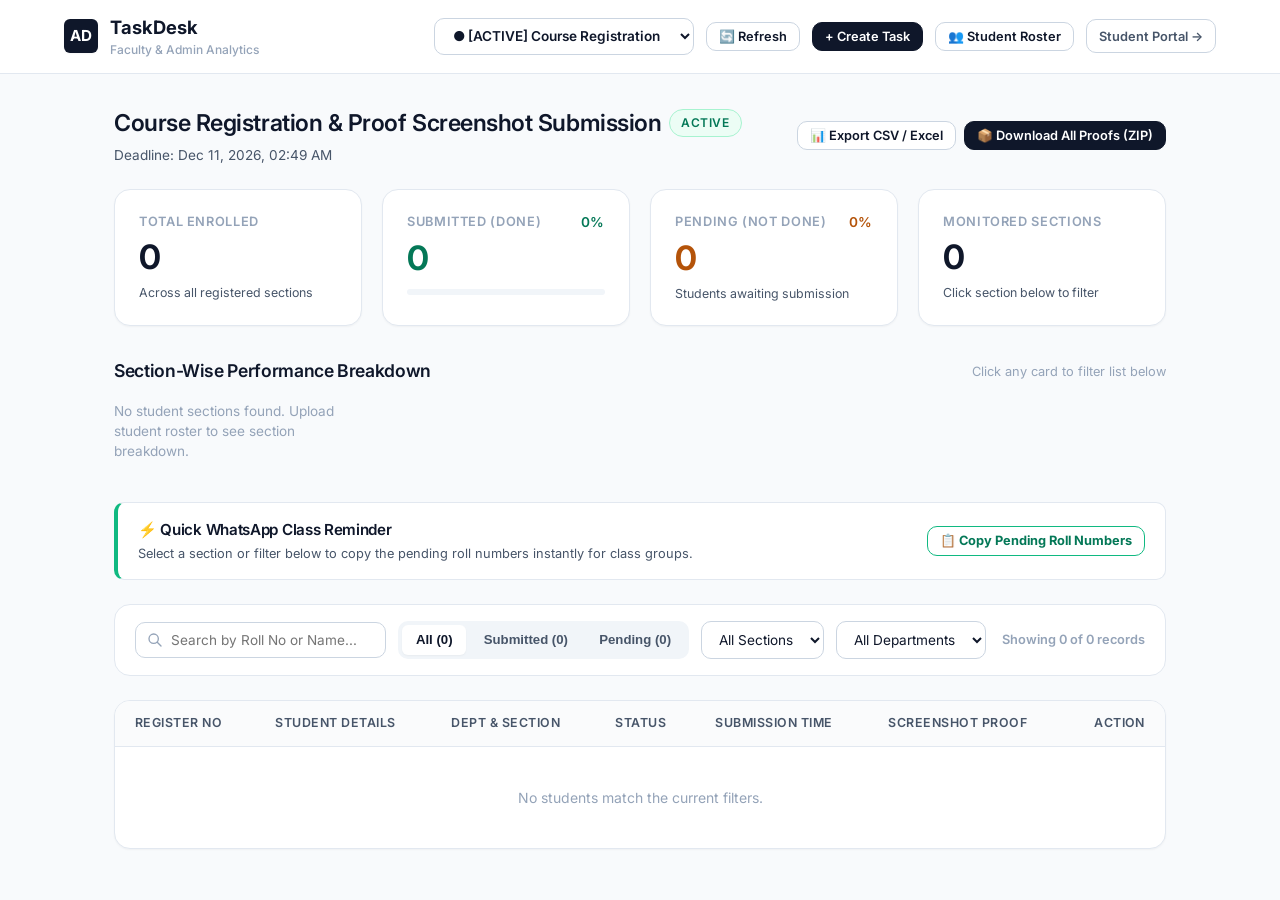
==== commit ed3e4c13: "fix: robust image compression, upsert to task_submissions, live dashboard auto-refresh and manual re" ====
--- a/admin.html
+++ b/admin.html
@@ -34,6 +34,10 @@
         <select id="adminTaskSelector" class="filter-select" style="max-width: 260px; font-weight: 600;">
           <option value="">Loading tasks...</option>
         </select>
+
+        <button id="btnRefreshData" class="btn btn-secondary btn-sm" title="Refresh Live Submissions">
+          🔄 Refresh
+        </button>
 
         <button id="btnNewTask" class="btn btn-primary btn-sm">
           + Create Task
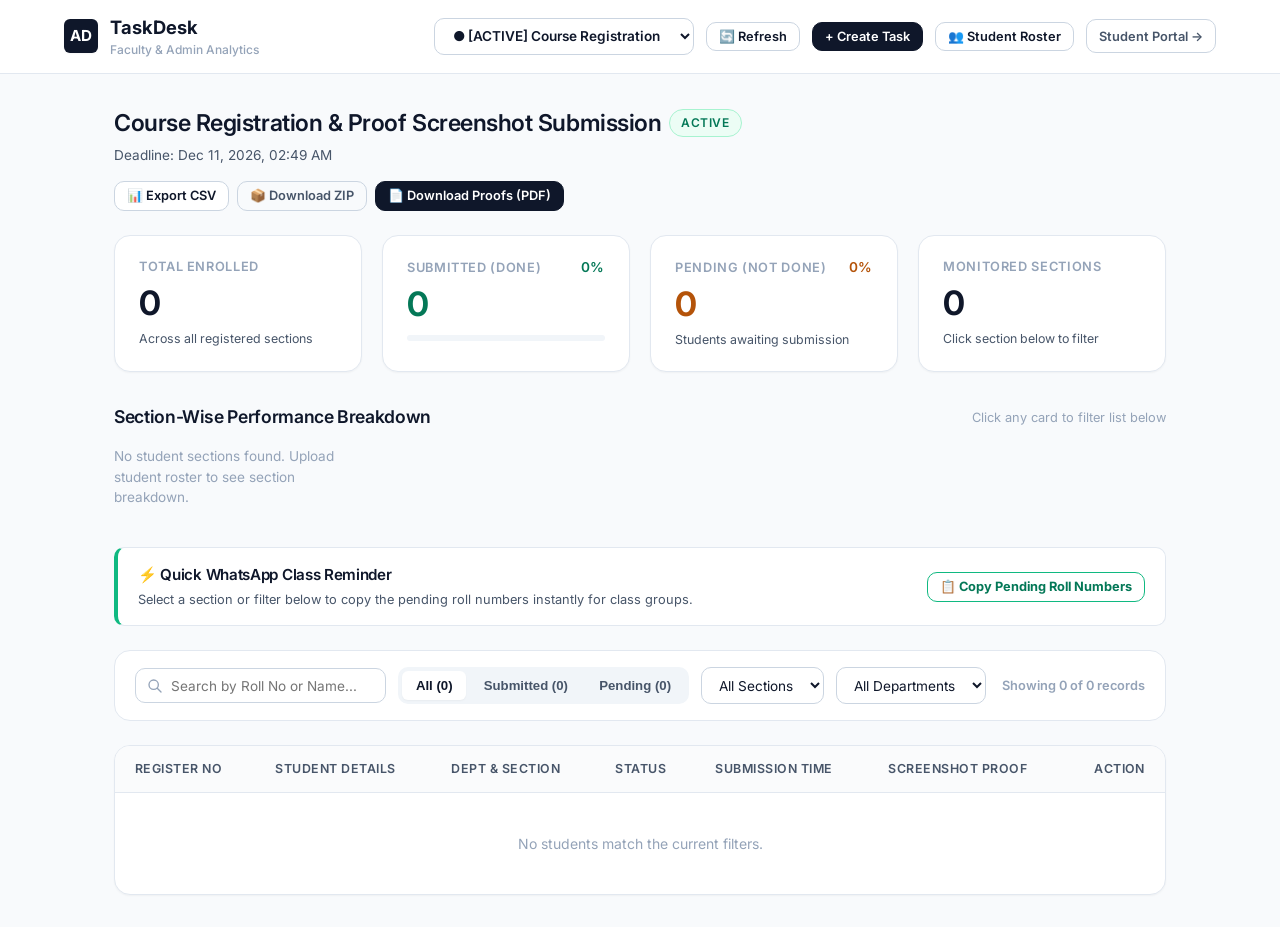
==== commit 0029c1cf: "feat: add compiled all-in-one PDF export for all sections or single section with dossier cover page" ====
--- a/admin.html
+++ b/admin.html
@@ -15,6 +15,8 @@
   <!-- JSZip & FileSaver for Bulk ZIP Export -->
   <script src="https://cdnjs.cloudflare.com/ajax/libs/jszip/3.10.1/jszip.min.js"></script>
   <script src="https://cdnjs.cloudflare.com/ajax/libs/FileSaver.js/2.0.5/FileSaver.min.js"></script>
+  <!-- jsPDF for Single-File PDF Generation -->
+  <script src="https://cdnjs.cloudflare.com/ajax/libs/jspdf/2.5.1/jspdf.umd.min.js"></script>
 </head>
 <body>
 
@@ -67,12 +69,15 @@
         <p id="activeTaskDeadlineText" style="font-size: 0.85rem; color: var(--text-secondary);">Deadline: Checking...</p>
       </div>
 
-      <div style="display: flex; gap: 0.5rem;">
+      <div style="display: flex; gap: 0.5rem; flex-wrap: wrap;">
         <button id="btnExportCSV" class="btn btn-secondary btn-sm">
-          📊 Export CSV / Excel
-        </button>
-        <button id="btnDownloadZip" class="btn btn-primary btn-sm">
-          📦 Download All Proofs (ZIP)
+          📊 Export CSV
+        </button>
+        <button id="btnDownloadZip" class="btn btn-outline btn-sm">
+          📦 Download ZIP
+        </button>
+        <button id="btnOpenPdfModal" class="btn btn-primary btn-sm" style="background-color: #0f172a; border-color: #0f172a;">
+          📄 Download Proofs (PDF)
         </button>
       </div>
     </div>
@@ -352,14 +357,56 @@
         </div>
       </div>
     </div>
+  <!-- Modal 5: Download Proofs as Single PDF -->
+  <div id="pdfExportModal" class="modal-overlay">
+    <div class="modal-card">
+      <div class="modal-header">
+        <h3>📄 Download Proofs in Single PDF</h3>
+        <button class="modal-close-btn" onclick="closePdfExportModal()">&times;</button>
+      </div>
+      <div class="modal-body">
+        <p style="font-size: 0.85rem; color: var(--text-secondary); margin-bottom: 1.25rem;">
+          Generate a high-quality compiled PDF document containing student screenshot proofs with registration details.
+        </p>
+
+        <div class="form-group">
+          <label class="form-label" for="pdfSectionSelect">Choose Download Scope</label>
+          <select id="pdfSectionSelect" class="form-input" style="cursor: pointer; font-weight: 600;">
+            <option value="all">🌐 All Sections Combined (Single Master PDF)</option>
+          </select>
+          <div class="form-hint" id="pdfScopeHint">All submitted students across all sections compiled in 1 document</div>
+        </div>
+
+        <!-- Progress Box -->
+        <div id="pdfProgressBox" style="display: none; margin-top: 1rem;">
+          <div class="alert alert-info" style="display: flex; align-items: center; gap: 0.75rem;">
+            <span style="display: inline-block; animation: spin 1s linear infinite;">⏳</span>
+            <div>
+              <strong id="pdfProgressTitle">Generating PDF...</strong>
+              <div id="pdfProgressSub" style="font-size: 0.8rem; margin-top: 0.2rem;">Downloading images and formatting pages...</div>
+            </div>
+          </div>
+          <div class="stat-progress-bar" style="margin-top: 0.5rem;">
+            <div id="pdfProgressBar" class="stat-progress-fill" style="width: 0%; background-color: var(--primary);"></div>
+          </div>
+        </div>
+
+        <div style="display: flex; justify-content: flex-end; gap: 0.5rem; margin-top: 1.5rem;">
+          <button type="button" class="btn btn-outline" onclick="closePdfExportModal()">Cancel</button>
+          <button type="button" id="btnGeneratePDF" class="btn btn-primary">
+            Download PDF
+          </button>
+        </div>
+      </div>
+    </div>
   </div>
 
   <!-- Toast Notification -->
   <div id="toastNotification" class="toast">Action completed successfully</div>
 
   <!-- Scripts -->
-  <script src="js/mock-data.js"></script>
-  <script src="js/supabase-config.js"></script>
-  <script src="js/admin-app.js"></script>
+  <script src="js/mock-data.js?v=4.0"></script>
+  <script src="js/supabase-config.js?v=4.0"></script>
+  <script src="js/admin-app.js?v=4.0"></script>
 </body>
 </html>
